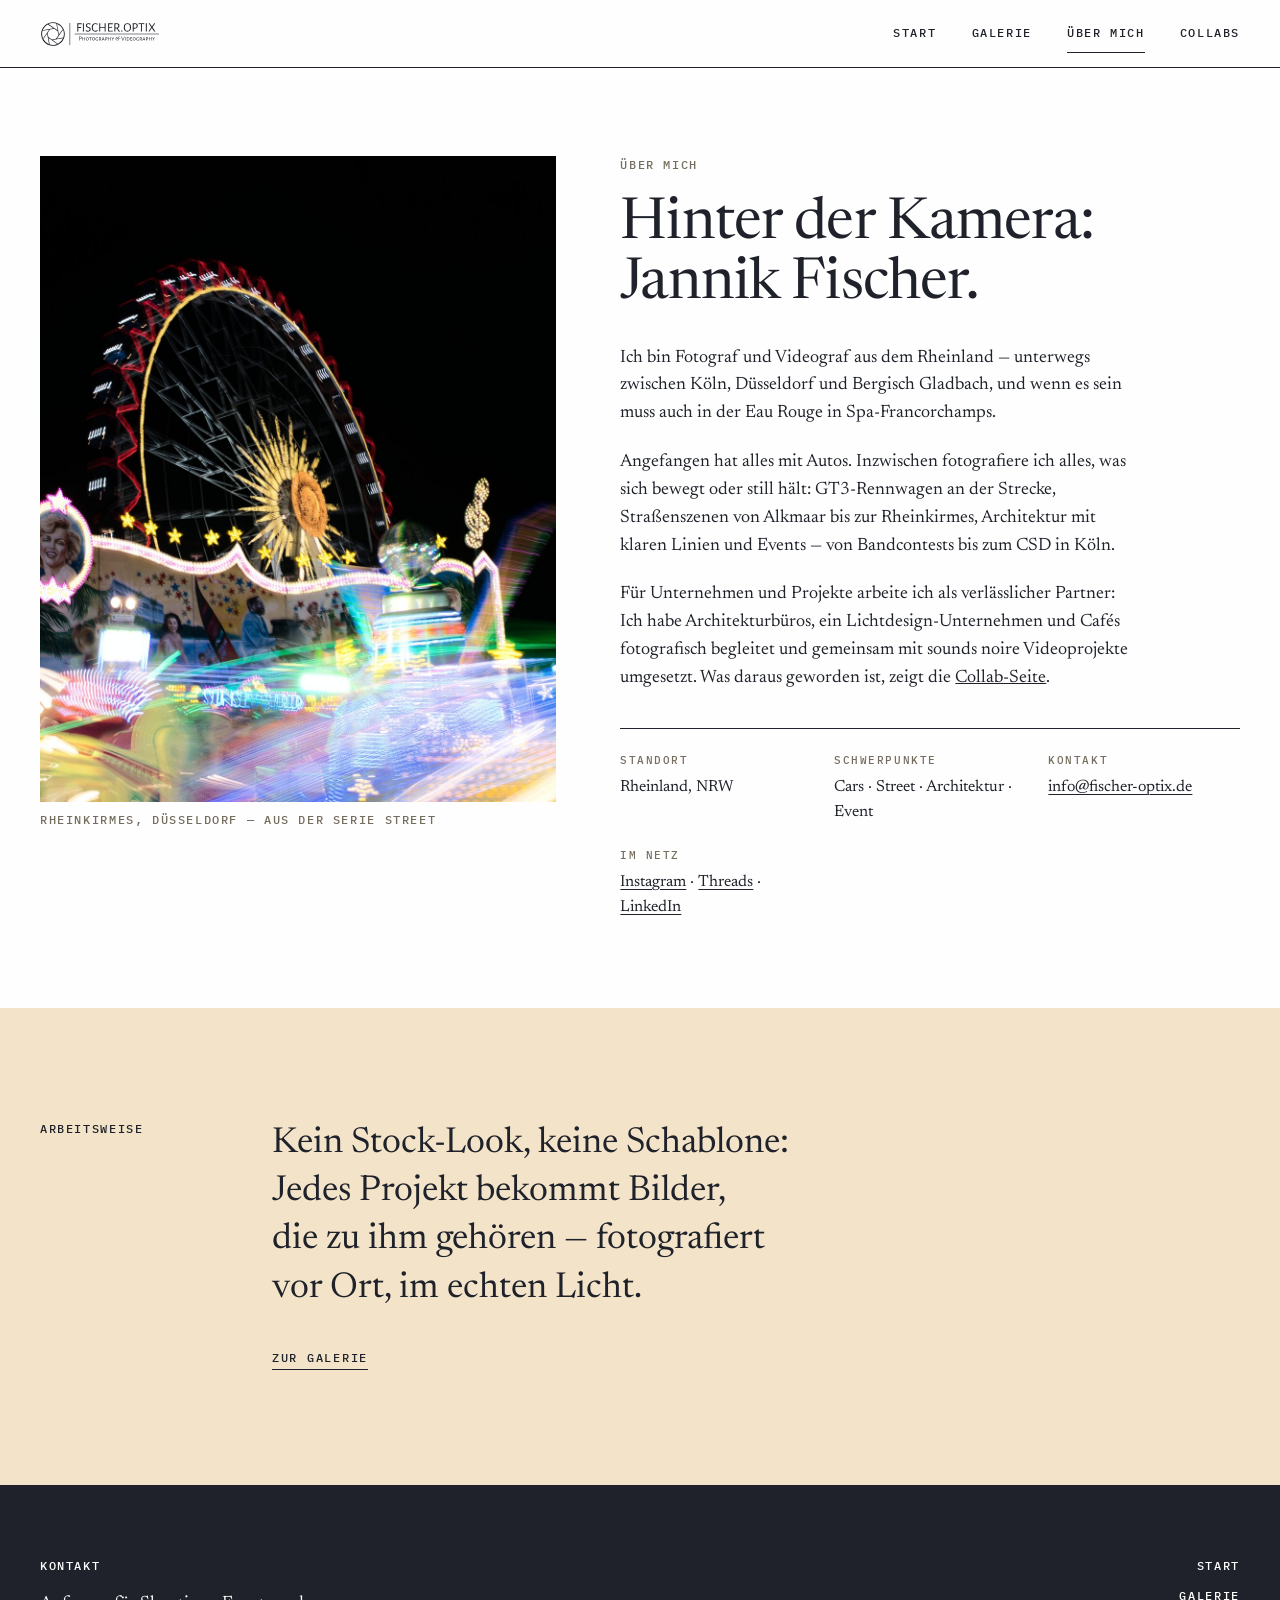
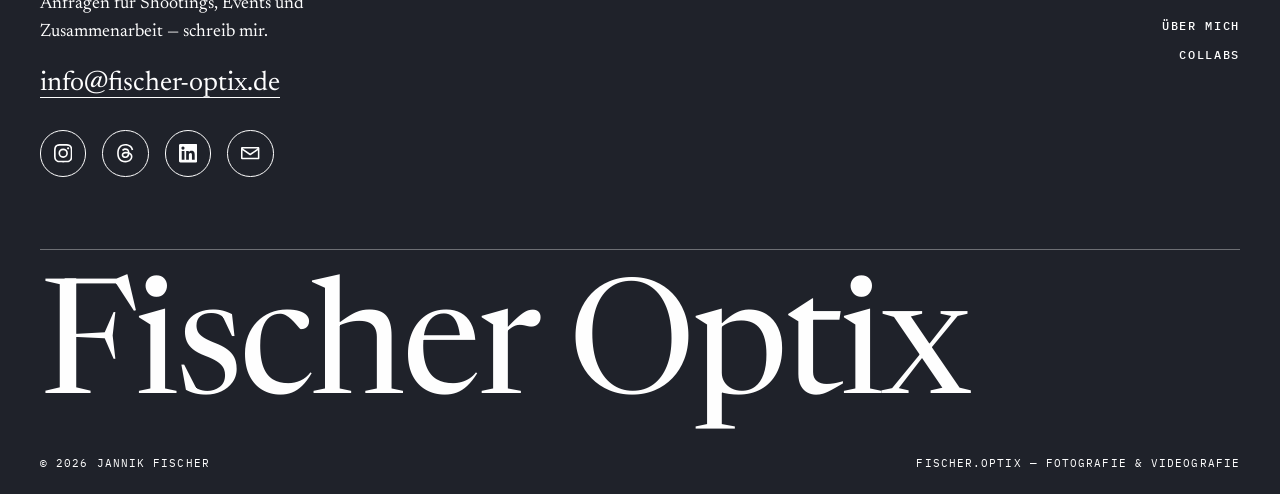
==== about.html @ 1baea7aa "Add files via upload" ====
<!DOCTYPE html>
<html lang="de">
<head>
  <meta charset="utf-8">
  <meta name="viewport" content="width=device-width, initial-scale=1">
  <title>Über mich — Fischer Optix</title>
  <meta name="description" content="Jannik Fischer — Fotograf und Videograf aus dem Rheinland. Cars, Street, Architektur und Events.">
  <link rel="preconnect" href="https://fonts.googleapis.com">
  <link rel="preconnect" href="https://fonts.gstatic.com" crossorigin>
  <link href="https://fonts.googleapis.com/css2?family=IBM+Plex+Mono:wght@400;500&family=Newsreader:ital,opsz,wght@0,6..72,400;0,6..72,500;1,6..72,400&display=swap" rel="stylesheet">
  <link rel="stylesheet" href="css/style.css">
</head>
<body>

  <header class="site-header">
    <div class="site-header__inner">
      <a class="site-header__logo" href="index.html" aria-label="Fischer Optix — zur Startseite">
        <img src="assets/logo/fischer-optix-black.svg" alt="Fischer Optix — Photography &amp; Videography">
      </a>
      <button class="nav-toggle" type="button" aria-expanded="false" aria-controls="site-nav" aria-label="Menü öffnen">
        <span></span><span></span><span></span>
      </button>
      <nav class="site-nav" id="site-nav" aria-label="Hauptnavigation">
        <a href="index.html">Start</a>
        <a href="gallery.html">Galerie</a>
        <a href="about.html" aria-current="page">Über mich</a>
        <a href="collabs.html">Collabs</a>
      </nav>
    </div>
  </header>

  <main>

    <section class="about-grid wrap">
      <figure class="reveal">
        <img src="assets/img/street/street-rheinkirmes-02.jpg" alt="Fahrgeschäft auf der Rheinkirmes in Düsseldorf, fotografiert von Jannik Fischer" fetchpriority="high">
        <figcaption class="label">Rheinkirmes, Düsseldorf — aus der Serie Street</figcaption>
      </figure>
      <div class="about-copy">
        <p class="label">Über mich</p>
        <h1>Hinter der Kamera: Jannik Fischer.</h1>
        <p>Ich bin Fotograf und Videograf aus dem Rheinland — unterwegs zwischen Köln, Düsseldorf und Bergisch Gladbach, und wenn es sein muss auch in der Eau Rouge in Spa-Francorchamps.</p>
        <p>Angefangen hat alles mit Autos. Inzwischen fotografiere ich alles, was sich bewegt oder still hält: GT3-Rennwagen an der Strecke, Straßenszenen von Alkmaar bis zur Rheinkirmes, Architektur mit klaren Linien und Events — von Bandcontests bis zum CSD in Köln.</p>
        <p>Für Unternehmen und Projekte arbeite ich als verlässlicher Partner: Ich habe Architekturbüros, ein Lichtdesign-Unternehmen und Cafés fotografisch begleitet und gemeinsam mit sounds noire Videoprojekte umgesetzt. Was daraus geworden ist, zeigt die <a href="collabs.html">Collab-Seite</a>.</p>
        <dl class="about-facts">
          <div>
            <dt>Standort</dt>
            <dd>Rheinland, NRW</dd>
          </div>
          <div>
            <dt>Schwerpunkte</dt>
            <dd>Cars · Street · Architektur · Event</dd>
          </div>
          <div>
            <dt>Kontakt</dt>
            <dd><a href="mailto:info@fischer-optix.de">info@fischer-optix.de</a></dd>
          </div>
          <div>
            <dt>Im Netz</dt>
            <dd><a href="https://www.instagram.com/fischer.optix" target="_blank" rel="noopener">Instagram</a> · <a href="https://www.threads.com/@fischer.optix" target="_blank" rel="noopener">Threads</a> · <a href="https://www.linkedin.com/in/jannik-fischer-54ba6223a" target="_blank" rel="noopener">LinkedIn</a></dd>
          </div>
        </dl>
      </div>
    </section>

    <section class="statement">
      <div class="statement__inner wrap">
        <span class="label">Arbeitsweise</span>
        <div>
          <p class="reveal">Kein Stock-Look, keine Schablone: Jedes Projekt bekommt Bilder, die zu ihm gehören — fotografiert vor Ort, im echten Licht.</p>
          <div class="cta-line reveal">
            <a href="gallery.html">Zur Galerie</a>
          </div>
        </div>
      </div>
    </section>

  </main>

  <footer class="site-footer">
    <div class="site-footer__inner wrap">
      <div class="footer-grid">
        <div class="footer-contact">
          <span class="label">Kontakt</span>
          <p>Anfragen für Shootings, Events und Zusammenarbeit — schreib mir.</p>
          <a class="mail" href="mailto:info@fischer-optix.de">info@fischer-optix.de</a>
          <ul class="socials">
            <li>
              <a href="https://www.instagram.com/fischer.optix" target="_blank" rel="noopener" aria-label="Instagram — fischer.optix">
                <svg viewBox="0 0 24 24" aria-hidden="true"><path d="M12 2.2c3.2 0 3.58 0 4.85.07 1.17.05 1.8.25 2.23.41.56.22.96.48 1.38.9.42.42.68.82.9 1.38.16.42.36 1.06.41 2.23.06 1.27.07 1.65.07 4.85s0 3.58-.07 4.85c-.05 1.17-.25 1.8-.41 2.23-.22.56-.48.96-.9 1.38-.42.42-.82.68-1.38.9-.42.16-1.06.36-2.23.41-1.27.06-1.65.07-4.85.07s-3.58 0-4.85-.07c-1.17-.05-1.8-.25-2.23-.41a3.7 3.7 0 0 1-1.38-.9 3.7 3.7 0 0 1-.9-1.38c-.16-.42-.36-1.06-.41-2.23C2.2 15.58 2.2 15.2 2.2 12s0-3.58.07-4.85c.05-1.17.25-1.8.41-2.23.22-.56.48-.96.9-1.38.42-.42.82-.68 1.38-.9.42-.16 1.06-.36 2.23-.41C8.42 2.2 8.8 2.2 12 2.2M12 0C8.74 0 8.33.01 7.05.07 5.78.13 4.9.33 4.14.63a5.9 5.9 0 0 0-2.13 1.38A5.9 5.9 0 0 0 .63 4.14C.33 4.9.13 5.78.07 7.05.01 8.33 0 8.74 0 12s.01 3.67.07 4.95c.06 1.27.26 2.15.56 2.91.31.8.72 1.47 1.38 2.13a5.9 5.9 0 0 0 2.13 1.38c.76.3 1.64.5 2.91.56C8.33 23.99 8.74 24 12 24s3.67-.01 4.95-.07c1.27-.06 2.15-.26 2.91-.56a5.9 5.9 0 0 0 2.13-1.38 5.9 5.9 0 0 0 1.38-2.13c.3-.76.5-1.64.56-2.91.06-1.28.07-1.69.07-4.95s-.01-3.67-.07-4.95c-.06-1.27-.26-2.15-.56-2.91a5.9 5.9 0 0 0-1.38-2.13A5.9 5.9 0 0 0 19.86.63c-.76-.3-1.64-.5-2.91-.56C15.67.01 15.26 0 12 0zm0 5.84a6.16 6.16 0 1 0 0 12.32 6.16 6.16 0 0 0 0-12.32zM12 16a4 4 0 1 1 0-8 4 4 0 0 1 0 8zm7.85-10.4a1.44 1.44 0 1 1-2.88 0 1.44 1.44 0 0 1 2.88 0z"/></svg>
              </a>
            </li>
            <li>
              <a href="https://www.threads.com/@fischer.optix" target="_blank" rel="noopener" aria-label="Threads — fischer.optix">
                <svg viewBox="0 0 24 24" aria-hidden="true"><path d="M12.186 24h-.007c-3.581-.024-6.334-1.205-8.184-3.509C2.35 18.44 1.5 15.586 1.472 12.01v-.017c.03-3.579.879-6.43 2.525-8.482C5.845 1.205 8.6.024 12.18 0h.014c2.746.02 5.043.725 6.826 2.098 1.677 1.29 2.858 3.13 3.509 5.467l-2.04.569c-1.104-3.96-3.898-5.984-8.304-6.015-2.91.022-5.11.936-6.54 2.717C4.307 6.504 3.616 8.914 3.589 12c.027 3.086.718 5.496 2.057 7.164 1.43 1.783 3.631 2.698 6.54 2.717 2.623-.02 4.358-.631 5.8-2.045 1.647-1.613 1.618-3.593 1.09-4.798-.31-.71-.873-1.3-1.634-1.75-.192 1.352-.622 2.446-1.284 3.272-.886 1.102-2.14 1.704-3.73 1.79-1.202.065-2.361-.218-3.259-.801-1.063-.689-1.685-1.74-1.752-2.964-.065-1.19.408-2.285 1.33-3.082.88-.76 2.119-1.207 3.583-1.291a13.853 13.853 0 0 1 3.02.142c-.126-.742-.375-1.332-.75-1.757-.513-.586-1.308-.883-2.359-.89h-.029c-.844 0-1.992.232-2.721 1.32L7.734 7.847c.98-1.454 2.568-2.256 4.478-2.256h.044c3.194.02 5.097 1.975 5.287 5.388.108.046.216.094.321.142 1.49.7 2.58 1.761 3.154 3.07.797 1.82.871 4.79-1.548 7.158-1.85 1.81-4.094 2.628-7.277 2.65h-.007zm1.003-11.69c-.242 0-.487.007-.739.021-1.836.103-2.98.946-2.916 2.143.067 1.256 1.452 1.839 2.784 1.767 1.224-.065 2.818-.543 3.086-3.71a10.5 10.5 0 0 0-2.215-.221z"/></svg>
              </a>
            </li>
            <li>
              <a href="https://www.linkedin.com/in/jannik-fischer-54ba6223a" target="_blank" rel="noopener" aria-label="LinkedIn — Jannik Fischer">
                <svg viewBox="0 0 24 24" aria-hidden="true"><path d="M20.45 20.45h-3.56v-5.57c0-1.33-.02-3.04-1.85-3.04-1.85 0-2.14 1.45-2.14 2.94v5.67H9.35V9h3.42v1.56h.05c.48-.9 1.64-1.85 3.37-1.85 3.6 0 4.27 2.37 4.27 5.46v6.28zM5.34 7.43a2.07 2.07 0 1 1 0-4.13 2.07 2.07 0 0 1 0 4.13zM7.12 20.45H3.55V9h3.57v11.45zM22.22 0H1.77C.79 0 0 .77 0 1.73v20.54C0 23.22.79 24 1.77 24h20.45c.98 0 1.78-.78 1.78-1.73V1.73C24 .77 23.2 0 22.22 0z"/></svg>
              </a>
            </li>
            <li>
              <a href="mailto:info@fischer-optix.de" aria-label="E-Mail an info@fischer-optix.de">
                <svg viewBox="0 0 24 24" aria-hidden="true"><path d="M1.5 4h21c.83 0 1.5.67 1.5 1.5v13c0 .83-.67 1.5-1.5 1.5h-21A1.5 1.5 0 0 1 0 18.5v-13C0 4.67.67 4 1.5 4zM12 12.56 21.7 6H2.3L12 12.56zM2 8.24V18h20V8.24l-9.44 6.39a1 1 0 0 1-1.12 0L2 8.24z"/></svg>
              </a>
            </li>
          </ul>
        </div>
        <nav class="footer-nav" aria-label="Fußzeilen-Navigation">
          <a href="index.html">Start</a>
          <a href="gallery.html">Galerie</a>
          <a href="about.html">Über mich</a>
          <a href="collabs.html">Collabs</a>
        </nav>
      </div>
      <p class="footer-wordmark" aria-hidden="true">Fischer Optix</p>
      <div class="footer-legal">
        <span>&copy; 2026 Jannik Fischer</span>
        <span>fischer.optix — Fotografie &amp; Videografie</span>
      </div>
    </div>
  </footer>

  <script src="js/main.js"></script>
</body>
</html>
---- css/style.css ----
/* ============================================================
   fischer.optix — Design System
   Palette + Rhythmus nach Editorial-Referenz (Kinn Collective)
   ============================================================ */

:root {
  --black: #1f222a;
  --white: #fefefe;
  --beige: #f2e3c9;
  --light-grey: #d9d2c3;
  --dark-grey: #3b2f1c;
  --accent: #e18522;
  --font-serif: "Newsreader", "Times New Roman", serif;
  --font-mono: "IBM Plex Mono", "Courier New", monospace;
  --easing: cubic-bezier(0.22, 0.61, 0.36, 1);
  --max-width: 106rem;
  --pad: clamp(1.1rem, 4vw, 2.5rem);
  --header-h: 4.2rem;
}

*,
*::before,
*::after {
  box-sizing: border-box;
  margin: 0;
}

html {
  scroll-behavior: smooth;
  scroll-padding-top: calc(var(--header-h) + 1rem);
  -webkit-font-smoothing: antialiased;
  text-size-adjust: 100%;
}

body {
  font-family: var(--font-serif);
  font-optical-sizing: auto;
  font-size: 1.125rem;
  line-height: 1.55;
  color: var(--black);
  background-color: var(--white);
}

::selection {
  background-color: #f4f4f4;
  color: #ff4d00;
}

img {
  max-width: 100%;
  height: auto;
  display: block;
}

a {
  color: inherit;
}

:focus-visible {
  outline: 2px solid var(--accent);
  outline-offset: 3px;
}

.wrap {
  max-width: var(--max-width);
  margin-inline: auto;
  padding-inline: var(--pad);
}

/* ---------- Mono-Labels ---------- */

.label {
  font-family: var(--font-mono);
  font-size: 0.72rem;
  font-weight: 500;
  letter-spacing: 0.14em;
  text-transform: uppercase;
}

/* ---------- Header ---------- */

.site-header {
  position: sticky;
  top: 0;
  z-index: 50;
  background-color: var(--white);
  border-bottom: 1px solid var(--black);
}

.site-header__inner {
  max-width: var(--max-width);
  margin-inline: auto;
  padding-inline: var(--pad);
  height: var(--header-h);
  display: flex;
  align-items: center;
  justify-content: space-between;
  gap: 1rem;
}

.site-header__logo {
  display: flex;
  align-items: center;
  min-width: 0;
}

.site-header__logo img {
  height: 1.5rem;
  width: auto;
}

.site-nav {
  display: flex;
  align-items: center;
  gap: clamp(1rem, 3vw, 2.2rem);
}

.site-nav a {
  font-family: var(--font-mono);
  font-size: 0.72rem;
  font-weight: 500;
  letter-spacing: 0.14em;
  text-transform: uppercase;
  text-decoration: none;
  padding: 0.6rem 0;
  border-bottom: 1px solid transparent;
  transition: border-color 0.25s var(--easing);
}

.site-nav a:hover,
.site-nav a[aria-current="page"] {
  border-bottom-color: var(--black);
}

.nav-toggle {
  display: none;
  background: none;
  border: none;
  cursor: pointer;
  padding: 0.7rem;
  margin-right: -0.7rem;
}

.nav-toggle span {
  display: block;
  width: 1.4rem;
  height: 2px;
  background: var(--black);
  margin: 4px 0;
  transition: transform 0.3s var(--easing), opacity 0.3s var(--easing);
}

@media (max-width: 43em) {
  .nav-toggle {
    display: block;
  }

  .site-nav {
    position: fixed;
    inset: var(--header-h) 0 auto 0;
    flex-direction: column;
    align-items: flex-start;
    gap: 0;
    background: var(--white);
    border-bottom: 1px solid var(--black);
    padding: 0.5rem var(--pad) 1.2rem;
    transform: translateY(-110%);
    transition: transform 0.35s var(--easing);
    visibility: hidden;
  }

  .site-nav.is-open {
    transform: translateY(0);
    visibility: visible;
  }

  .site-nav a {
    font-size: 0.9rem;
    padding: 0.9rem 0;
    width: 100%;
  }

  .nav-toggle[aria-expanded="true"] span:nth-child(1) {
    transform: translateY(6px) rotate(45deg);
  }

  .nav-toggle[aria-expanded="true"] span:nth-child(2) {
    opacity: 0;
  }

  .nav-toggle[aria-expanded="true"] span:nth-child(3) {
    transform: translateY(-6px) rotate(-45deg);
  }
}

/* ---------- Riesiges Wortmark ---------- */

.wordmark {
  font-family: var(--font-serif);
  font-weight: 400;
  font-size: clamp(2.6rem, 11.5vw, 10.5rem);
  line-height: 0.98;
  letter-spacing: -0.02em;
  text-wrap: balance;
}

/* ---------- Hero (Landing) ---------- */

.hero {
  padding-top: clamp(2.5rem, 7vw, 6rem);
}

.hero .label {
  margin-bottom: 1.4rem;
}

.hero__title {
  border-bottom: 1px solid var(--black);
  padding-bottom: clamp(1.2rem, 3vw, 2.6rem);
}

.hero__row {
  display: grid;
  grid-template-columns: minmax(0, 7fr) minmax(0, 5fr);
  gap: clamp(1.2rem, 3vw, 2.6rem);
  align-items: end;
  padding-block: clamp(1.4rem, 3vw, 2.6rem);
}

.hero__row p {
  font-size: clamp(1.15rem, 1.9vw, 1.55rem);
  line-height: 1.4;
  max-width: 34ch;
}

.hero__meta {
  display: flex;
  flex-direction: column;
  gap: 0.45rem;
  justify-self: end;
  text-align: right;
}

.hero__figure img {
  width: 100%;
  aspect-ratio: 16 / 9;
  object-fit: cover;
}

.hero__figure figcaption {
  padding-top: 0.6rem;
}

@media (max-width: 43em) {
  .hero__row {
    grid-template-columns: 1fr;
  }

  .hero__meta {
    justify-self: start;
    text-align: left;
  }

  .hero__figure img {
    aspect-ratio: 4 / 3;
  }
}

/* ---------- Abschnitte ---------- */

.section {
  padding-block: clamp(3rem, 8vw, 6.5rem);
}

.section-head {
  display: flex;
  align-items: baseline;
  justify-content: space-between;
  gap: 1rem;
  border-bottom: 1px solid var(--black);
  padding-bottom: 0.9rem;
  margin-bottom: clamp(1.6rem, 4vw, 3rem);
}

.section-head h2 {
  font-weight: 400;
  font-size: clamp(1.8rem, 4vw, 3rem);
  line-height: 1.05;
  letter-spacing: -0.01em;
}

.section-head .label {
  color: #756d5e;
  flex-shrink: 0;
}

/* ---------- Genre-Preview (Landing) ---------- */

.genres {
  display: grid;
  grid-template-columns: repeat(12, 1fr);
  gap: clamp(1rem, 2.5vw, 2rem);
}

.genre-card {
  text-decoration: none;
  display: block;
}

.genre-card:nth-child(1) { grid-column: 1 / 8; }
.genre-card:nth-child(2) { grid-column: 8 / 13; margin-top: clamp(2rem, 6vw, 5rem); }
.genre-card:nth-child(3) { grid-column: 1 / 6; margin-top: clamp(-3rem, -4vw, -1rem); }
.genre-card:nth-child(4) { grid-column: 6 / 13; }

.genre-card__frame {
  overflow: hidden;
}

.genre-card img {
  width: 100%;
  object-fit: cover;
  transition: transform 0.6s var(--easing);
}

.genre-card:nth-child(1) img { aspect-ratio: 3 / 2; }
.genre-card:nth-child(2) img { aspect-ratio: 4 / 5; }
.genre-card:nth-child(3) img { aspect-ratio: 4 / 5; }
.genre-card:nth-child(4) img { aspect-ratio: 3 / 2; }

.genre-card:hover img {
  transform: scale(1.03);
}

.genre-card__row {
  display: flex;
  justify-content: space-between;
  align-items: baseline;
  gap: 1rem;
  padding-top: 0.7rem;
  border-bottom: 1px solid transparent;
}

.genre-card__row h3 {
  font-weight: 400;
  font-size: clamp(1.4rem, 2.6vw, 2rem);
}

.genre-card__row .label {
  color: #756d5e;
}

.genre-card:hover .genre-card__row h3 {
  text-decoration: underline;
  text-underline-offset: 0.2em;
  text-decoration-thickness: 1px;
}

@media (max-width: 43em) {
  .genre-card:nth-child(n) {
    grid-column: 1 / -1;
    margin-top: 0;
  }
}

/* ---------- Statement-Block ---------- */

.statement {
  background-color: var(--beige);
}

.statement__inner {
  padding-block: clamp(3rem, 9vw, 7rem);
  display: grid;
  grid-template-columns: minmax(0, 2fr) minmax(0, 10fr);
  gap: clamp(1rem, 3vw, 2.6rem);
}

.statement p {
  font-size: clamp(1.4rem, 2.8vw, 2.3rem);
  line-height: 1.35;
  max-width: 30ch;
  text-wrap: balance;
}

.statement .cta-line {
  margin-top: 2rem;
}

@media (max-width: 43em) {
  .statement__inner {
    grid-template-columns: 1fr;
  }
}

.cta-line a {
  font-family: var(--font-mono);
  font-size: 0.78rem;
  font-weight: 500;
  letter-spacing: 0.14em;
  text-transform: uppercase;
  text-decoration: none;
  border-bottom: 1px solid var(--black);
  padding-bottom: 0.25rem;
  transition: color 0.25s var(--easing), border-color 0.25s var(--easing);
}

.cta-line a:hover {
  color: #9a5410;
  border-color: #9a5410;
}

/* ---------- Galerie ---------- */

.gallery-intro {
  padding-top: clamp(2.5rem, 7vw, 5rem);
}

.gallery-intro p {
  max-width: 55ch;
  margin-top: 1.2rem;
  font-size: 1.15rem;
}

.genre-jump {
  display: flex;
  flex-wrap: wrap;
  gap: 0.6rem 1.6rem;
  margin-top: 1.8rem;
}

.genre-jump a {
  font-family: var(--font-mono);
  font-size: 0.75rem;
  font-weight: 500;
  letter-spacing: 0.14em;
  text-transform: uppercase;
  text-decoration: none;
  border-bottom: 1px solid var(--light-grey);
  padding: 0.4rem 0;
  transition: border-color 0.25s var(--easing);
}

.genre-jump a:hover {
  border-bottom-color: var(--black);
}

.masonry {
  columns: 3 260px;
  column-gap: clamp(1rem, 2vw, 1.6rem);
}

.masonry figure {
  break-inside: avoid;
  margin-bottom: clamp(1rem, 2vw, 1.6rem);
}

.masonry button.frame {
  display: block;
  width: 100%;
  padding: 0;
  border: none;
  background: none;
  cursor: zoom-in;
  overflow: hidden;
}

.masonry img {
  width: 100%;
  transition: transform 0.6s var(--easing);
}

.masonry button.frame:hover img {
  transform: scale(1.025);
}

.masonry figcaption {
  padding-top: 0.5rem;
  color: #756d5e;
}

/* ---------- Lightbox ---------- */

.lightbox {
  position: fixed;
  inset: 0;
  z-index: 100;
  background: rgba(20, 20, 20, 0.94);
  display: none;
  align-items: center;
  justify-content: center;
  padding: 3.5rem 1rem 4.5rem;
}

.lightbox.is-open {
  display: flex;
}

.lightbox img {
  max-width: min(94vw, 100rem);
  max-height: 82vh;
  width: auto;
  object-fit: contain;
}

.lightbox figcaption {
  position: absolute;
  bottom: 1.4rem;
  left: 50%;
  transform: translateX(-50%);
  color: var(--light-grey);
  text-align: center;
  max-width: 90vw;
}

.lightbox button {
  position: absolute;
  background: none;
  border: none;
  color: var(--white);
  font-family: var(--font-mono);
  font-size: 0.8rem;
  letter-spacing: 0.12em;
  text-transform: uppercase;
  cursor: pointer;
  padding: 0.9rem;
}

.lightbox__close { top: 0.8rem; right: 0.8rem; }
.lightbox__prev { left: 0.4rem; top: 50%; transform: translateY(-50%); }
.lightbox__next { right: 0.4rem; top: 50%; transform: translateY(-50%); }

.lightbox button:hover {
  color: var(--accent);
}

/* ---------- Projekte (Collab) ---------- */

.project {
  padding-block: clamp(2.6rem, 7vw, 5.5rem);
  border-top: 1px solid var(--black);
}

.project__grid {
  display: grid;
  grid-template-columns: minmax(0, 5fr) minmax(0, 7fr);
  gap: clamp(1.6rem, 4vw, 3.5rem);
}

.project--flip .project__grid {
  grid-template-columns: minmax(0, 7fr) minmax(0, 5fr);
}

.project--flip .project__text {
  order: 2;
}

.project__text .label {
  color: #756d5e;
  margin-bottom: 1rem;
}

.project__text h2 {
  font-weight: 400;
  font-size: clamp(1.9rem, 4vw, 3rem);
  line-height: 1.05;
  letter-spacing: -0.01em;
  margin-bottom: 1.2rem;
}

.project__text p {
  max-width: 48ch;
  margin-bottom: 1.4rem;
}

.project__links {
  list-style: none;
  padding: 0;
  display: flex;
  flex-direction: column;
  gap: 0.55rem;
}

.project__links a {
  font-family: var(--font-mono);
  font-size: 0.75rem;
  font-weight: 500;
  letter-spacing: 0.12em;
  text-transform: uppercase;
  text-decoration: none;
  border-bottom: 1px solid var(--light-grey);
  padding-bottom: 0.2rem;
  transition: border-color 0.25s var(--easing);
  width: fit-content;
}

.project__links a:hover {
  border-bottom-color: var(--black);
}

.project__media {
  display: grid;
  grid-template-columns: 1fr 1fr;
  gap: clamp(0.8rem, 1.6vw, 1.2rem);
  align-content: start;
}

.project__media figure {
  margin: 0;
}

.project__media button.frame {
  display: block;
  width: 100%;
  padding: 0;
  border: none;
  background: none;
  cursor: zoom-in;
  overflow: hidden;
}

.project__media img {
  width: 100%;
  object-fit: cover;
  transition: transform 0.6s var(--easing);
}

.project__media button.frame:hover img {
  transform: scale(1.03);
}

.project__media .span-2 {
  grid-column: span 2;
}

.project__media .span-2 img { aspect-ratio: 16 / 10; }
.project__media figure:not(.span-2) img { aspect-ratio: 4 / 5; }

.video-frame {
  aspect-ratio: 16 / 9;
  width: 100%;
}

.video-frame iframe {
  width: 100%;
  height: 100%;
  border: 0;
}

@media (max-width: 50em) {
  .project__grid,
  .project--flip .project__grid {
    grid-template-columns: 1fr;
  }

  .project--flip .project__text {
    order: 0;
  }
}

/* ---------- Partner-Band ---------- */

.partners {
  background-color: var(--dark-grey);
  color: var(--white);
}

.partners__inner {
  padding-block: clamp(3rem, 8vw, 6rem);
}

.partners__inner > .label {
  color: var(--light-grey);
  border-bottom: 1px solid #5c4a2e;
  padding-bottom: 0.9rem;
  display: block;
}

.partners__logos {
  display: flex;
  flex-wrap: wrap;
  align-items: center;
  gap: clamp(2rem, 8vw, 7rem);
  padding-top: clamp(2rem, 5vw, 3.5rem);
}

.partners__logos a {
  display: block;
  opacity: 0.85;
  transition: opacity 0.25s var(--easing);
}

.partners__logos a:hover {
  opacity: 1;
}

.partners__logos img {
  height: clamp(2.6rem, 6vw, 4rem);
  width: auto;
}

/* ---------- About ---------- */

.about-grid {
  display: grid;
  grid-template-columns: minmax(0, 5fr) minmax(0, 6fr);
  gap: clamp(2rem, 5vw, 4.5rem);
  padding-block: clamp(2.5rem, 7vw, 5.5rem);
}

.about-grid figure img {
  width: 100%;
  aspect-ratio: 4 / 5;
  object-fit: cover;
}

.about-grid figcaption {
  padding-top: 0.6rem;
  color: #756d5e;
}

.about-copy h1 {
  font-weight: 400;
  font-size: clamp(2.2rem, 5vw, 3.6rem);
  line-height: 1.05;
  letter-spacing: -0.015em;
  margin: 1.2rem 0 1.8rem;
  text-wrap: balance;
}

.about-copy p {
  max-width: 52ch;
  margin-bottom: 1.3rem;
}

.about-copy .label {
  color: #756d5e;
}

.about-facts {
  border-top: 1px solid var(--black);
  margin-top: 2.2rem;
  padding-top: 1.4rem;
  display: grid;
  grid-template-columns: repeat(auto-fit, minmax(11rem, 1fr));
  gap: 1.4rem;
}

.about-facts dt {
  font-family: var(--font-mono);
  font-size: 0.68rem;
  font-weight: 500;
  letter-spacing: 0.14em;
  text-transform: uppercase;
  color: #756d5e;
  margin-bottom: 0.4rem;
}

.about-facts dd {
  margin: 0;
  font-size: 1rem;
}

.about-facts dd a {
  text-decoration-thickness: 1px;
  text-underline-offset: 0.2em;
}

@media (max-width: 50em) {
  .about-grid {
    grid-template-columns: 1fr;
  }
}

/* ---------- Footer ---------- */

.site-footer {
  background-color: var(--black);
  color: var(--white);
  overflow: hidden;
}

.site-footer__inner {
  padding-block: clamp(2.5rem, 6vw, 4.5rem) 1.4rem;
}

.footer-grid {
  display: grid;
  grid-template-columns: minmax(0, 1fr) auto;
  gap: 2rem;
  align-items: start;
  padding-bottom: clamp(2.5rem, 6vw, 4.5rem);
}

.footer-contact p {
  max-width: 36ch;
  margin-bottom: 1rem;
}

.footer-contact .label {
  display: block;
  margin-bottom: 1rem;
}

.footer-contact a.mail {
  font-size: clamp(1.2rem, 2.4vw, 1.7rem);
  text-decoration-thickness: 1px;
  text-underline-offset: 0.25em;
}

.socials {
  display: flex;
  gap: 1rem;
  list-style: none;
  padding: 0;
  margin-top: 1.6rem;
}

.socials a {
  display: grid;
  place-items: center;
  width: 2.9rem;
  height: 2.9rem;
  border: 1px solid var(--white);
  border-radius: 50%;
  transition: background-color 0.25s var(--easing), color 0.25s var(--easing);
  color: var(--white);
}

.socials a:hover {
  background-color: var(--accent);
  border-color: var(--accent);
  color: var(--black);
}

.socials svg {
  width: 1.15rem;
  height: 1.15rem;
  fill: currentColor;
}

.footer-nav {
  display: flex;
  flex-direction: column;
  gap: 0.7rem;
  text-align: right;
}

.footer-nav a {
  font-family: var(--font-mono);
  font-size: 0.75rem;
  font-weight: 500;
  letter-spacing: 0.14em;
  text-transform: uppercase;
  text-decoration: none;
}

.footer-nav a:hover {
  text-decoration: underline;
  text-underline-offset: 0.25em;
}

.footer-wordmark {
  font-size: clamp(3rem, 12.5vw, 12rem);
  line-height: 1;
  white-space: nowrap;
  letter-spacing: -0.02em;
  border-top: 1px solid rgba(254, 254, 254, 0.35);
  padding-top: 1.6rem;
}

.footer-legal {
  display: flex;
  justify-content: space-between;
  gap: 1rem;
  flex-wrap: wrap;
  padding-top: 1.2rem;
  font-family: var(--font-mono);
  font-size: 0.68rem;
  letter-spacing: 0.1em;
  text-transform: uppercase;
}

@media (max-width: 43em) {
  .footer-grid {
    grid-template-columns: 1fr;
  }

  .footer-nav {
    text-align: left;
  }
}

/* ---------- Scroll-Reveal ---------- */

.reveal {
  opacity: 0;
  transform: translateY(1.4rem);
  transition: opacity 0.7s var(--easing), transform 0.7s var(--easing);
}

.reveal.in-view {
  opacity: 1;
  transform: none;
}

@media (prefers-reduced-motion: reduce) {
  html {
    scroll-behavior: auto;
  }

  .reveal {
    opacity: 1;
    transform: none;
    transition: none;
  }

  .genre-card img,
  .masonry img,
  .project__media img {
    transition: none;
  }
}
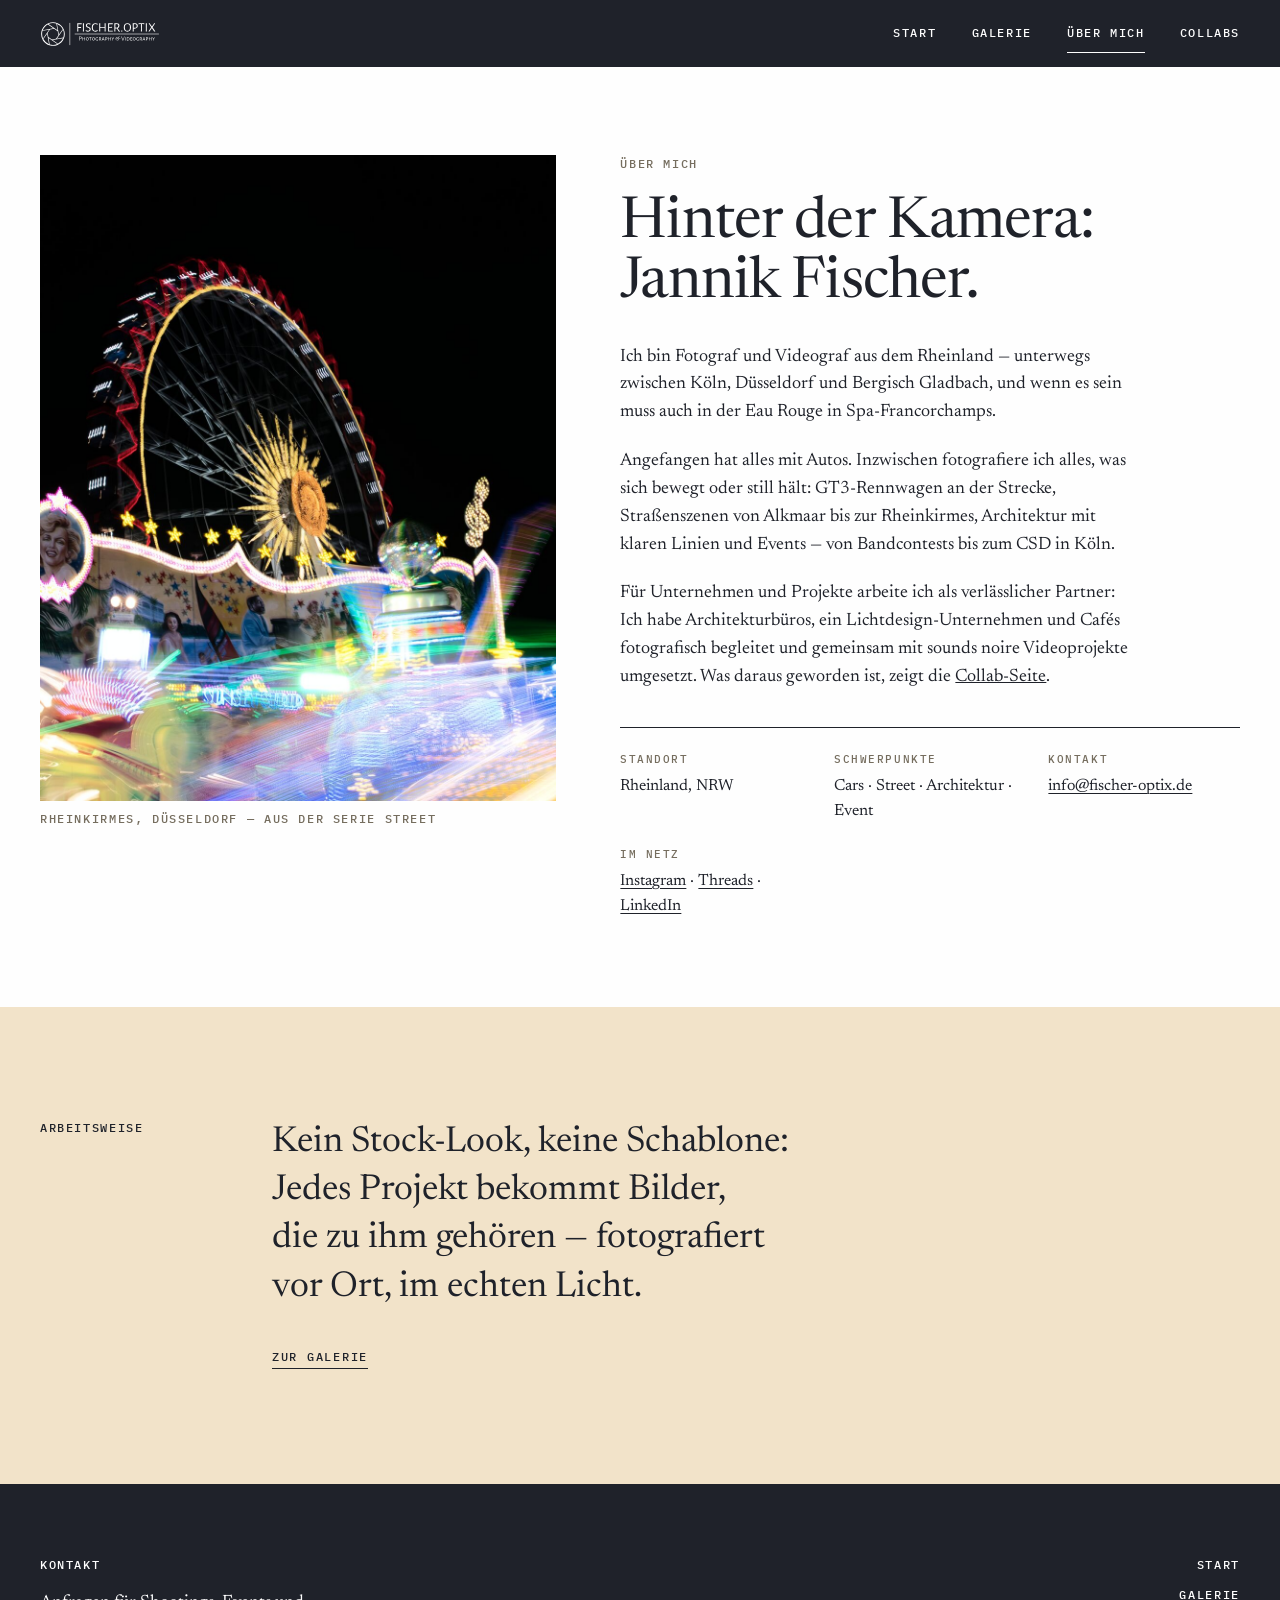
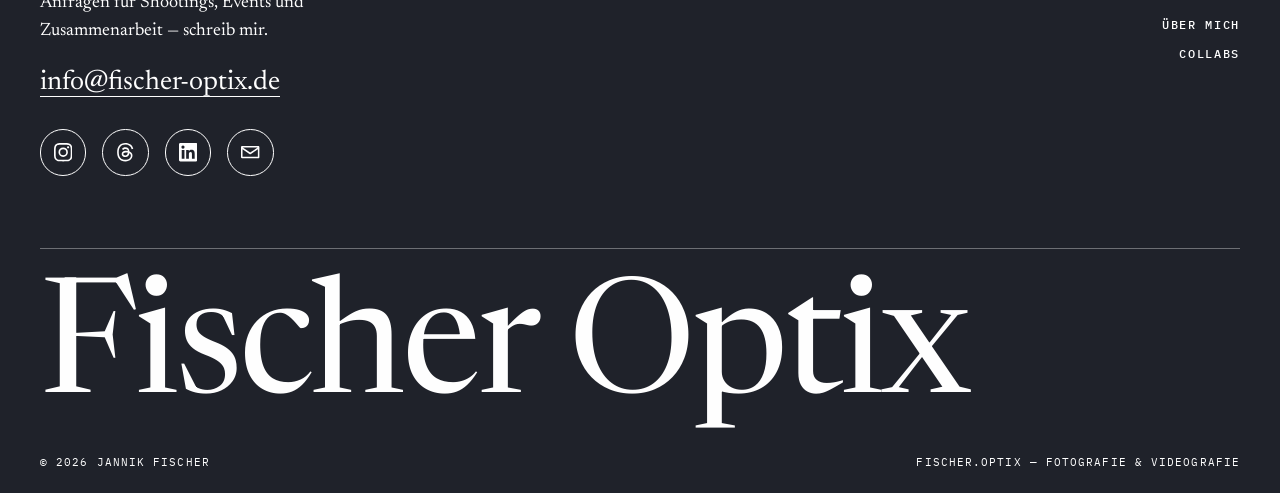
==== commit 90acd666: "Add files via upload" ====
--- a/about.html
+++ b/about.html
@@ -15,7 +15,7 @@
   <header class="site-header">
     <div class="site-header__inner">
       <a class="site-header__logo" href="index.html" aria-label="Fischer Optix — zur Startseite">
-        <img src="assets/logo/fischer-optix-black.svg" alt="Fischer Optix — Photography &amp; Videography">
+        <img src="assets/logo/fischer-optix-white.svg" alt="Fischer Optix — Photography &amp; Videography">
       </a>
       <button class="nav-toggle" type="button" aria-expanded="false" aria-controls="site-nav" aria-label="Menü öffnen">
         <span></span><span></span><span></span>
@@ -122,6 +122,6 @@
     </div>
   </footer>
 
-  <script src="js/main.js"></script>
+  <script src="js/main.js?v=3"></script>
 </body>
 </html>
--- a/css/style.css
+++ b/css/style.css
@@ -77,14 +77,39 @@
   text-transform: uppercase;
 }
 
+/* ---------- Hintergrund-Wortmark (Startseite) ---------- */
+
+.bg-wordmark {
+  position: fixed;
+  top: 50%;
+  left: 50%;
+  transform: translate(-50%, -50%);
+  width: min(94vw, 130rem);
+  z-index: 0;
+  pointer-events: none;
+  opacity: 0.4;
+  transition: opacity 0.2s linear;
+}
+
+.bg-wordmark img {
+  width: 100%;
+  height: auto;
+}
+
+main,
+.site-footer {
+  position: relative;
+  z-index: 1;
+}
+
 /* ---------- Header ---------- */
 
 .site-header {
   position: sticky;
   top: 0;
   z-index: 50;
-  background-color: var(--white);
-  border-bottom: 1px solid var(--black);
+  background-color: var(--black);
+  color: var(--white);
 }
 
 .site-header__inner {
@@ -129,7 +154,7 @@
 
 .site-nav a:hover,
 .site-nav a[aria-current="page"] {
-  border-bottom-color: var(--black);
+  border-bottom-color: var(--white);
 }
 
 .nav-toggle {
@@ -145,7 +170,7 @@
   display: block;
   width: 1.4rem;
   height: 2px;
-  background: var(--black);
+  background: var(--white);
   margin: 4px 0;
   transition: transform 0.3s var(--easing), opacity 0.3s var(--easing);
 }
@@ -161,8 +186,9 @@
     flex-direction: column;
     align-items: flex-start;
     gap: 0;
-    background: var(--white);
-    border-bottom: 1px solid var(--black);
+    background: var(--black);
+    color: var(--white);
+    border-bottom: 1px solid rgba(254, 254, 254, 0.35);
     padding: 0.5rem var(--pad) 1.2rem;
     transform: translateY(-110%);
     transition: transform 0.35s var(--easing);
